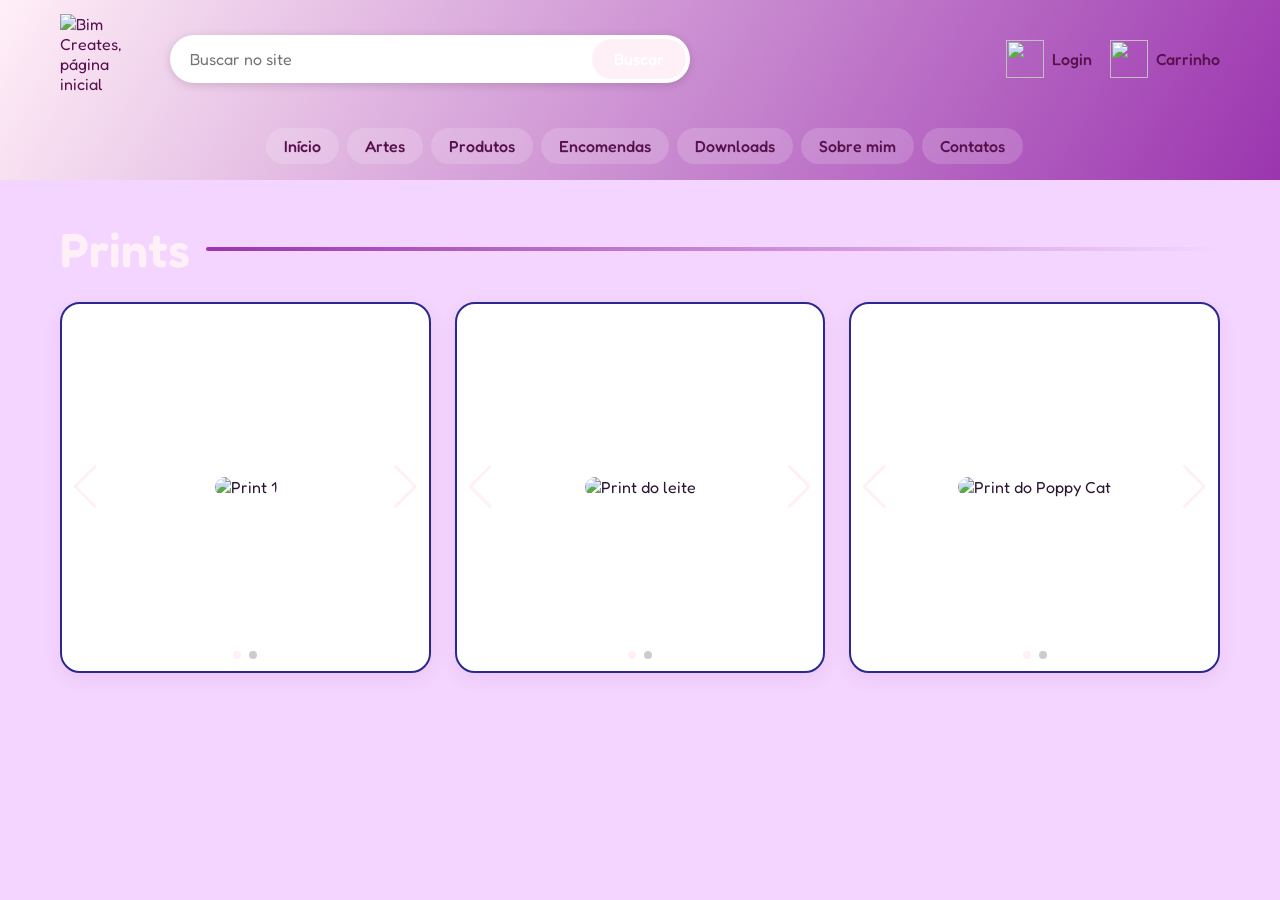
==== index.html @ 78d67f52 "Rename index.html.html to index.html" ====
<!DOCTYPE html>
<html lang="pt-BR">
<head>
  <meta charset="UTF-8">
  <meta name="viewport" content="width=device-width, initial-scale=1">
  <title>Bim Creates | Prints</title>

  <!-- Fonte e estilo do Swiper (os carrosséis precisam deste CSS) -->
  <link rel="preconnect" href="https://fonts.googleapis.com">
  <link rel="preconnect" href="https://fonts.gstatic.com" crossorigin>
  <link href="https://fonts.googleapis.com/css2?family=Fredoka:wght@400;500;600&display=swap" rel="stylesheet">
  <link rel="stylesheet" href="https://cdn.jsdelivr.net/npm/swiper@11/swiper-bundle.min.css">
  <link rel="stylesheet" href="bim inicio.css">

  <style>
    /* ========== CORES E BASE ========== */
    :root {
      --rosa: #ffeff7;
      --roxo: #9b35af;
      --fundo: #f3d5ff;
      --texto: #2a1733;
      --suave: #7a6584;
      --borda: #2a298f;
      --marca: #fff1a8;
      --hover: #593468;
    }
    * { box-sizing: border-box; }
    body {
      margin: 0;
      font-family: "Fredoka", system-ui, -apple-system, "Segoe UI", Roboto, sans-serif;
      background: var(--fundo);
      color: var(--texto);
    }
    a { color: inherit; text-decoration: none; }
    a:focus-visible, button:focus-visible, input:focus-visible {
      outline: 3px solid #ae4cbb; outline-offset: 2px;
    }

    /* ========== CABEÇALHO ========== */
    .topo {
      background: linear-gradient(120deg, var(--rosa), var(--roxo));
      color: #57124d;
      position: relative;
      z-index: 20;
    }
    .topo-conteudo {
      max-width: 1200px;
      margin: 0 auto;
      padding: 14px 20px;
      display: flex;
      align-items: center;
      gap: 20px;
    }
    .logo img { display: block; height: 90px; width: 90px; object-fit: contain; }

    .acoes { display: flex; gap: 18px; margin-left: auto; }
    .acao { display: flex; align-items: center; gap: 8px; font-weight: 500; }
    .acao img { height: 38px; width: 38px; object-fit: contain; }
    .acao:hover span { text-decoration: underline; }

    /* ========== BARRA DE BUSCA ========== */
    .busca { position: relative; flex: 1; max-width: 520px; }
    .busca-campo {
      display: flex;
      background: #fff;
      border-radius: 999px;
      padding: 4px;
      box-shadow: 0 2px 10px rgba(0, 0, 0, .15);
    }
    .busca input {
      flex: 1;
      min-width: 0;
      border: 0;
      background: transparent;
      padding: 10px 16px;
      font: inherit;
      color: var(--texto);
    }
    .busca input:focus-visible { outline: none; }
    .busca-campo:focus-within { outline: 3px solid #fff; outline-offset: 2px; }
    .busca button {
      border: 0;
      border-radius: 999px;
      padding: 0 22px;
      font: inherit;
      font-weight: 500;
      color: #fff;
      background: var(--rosa);
      cursor: pointer;
    }
    .busca button:hover { background: #8e1757; }
    .busca button:focus-visible { outline-color: var(--texto); }

    .painel {
      position: absolute;
      top: calc(100% + 8px);
      left: 0;
      right: 0;
      background: #fff;
      color: var(--texto);
      border-radius: 16px;
      box-shadow: 0 12px 30px rgba(60, 10, 70, .25);
      overflow: hidden;
    }
    .painel[hidden] { display: none; }
    .aviso { margin: 0; padding: 12px 16px; font-size: .9rem; color: var(--suave); }
    .resultados { list-style: none; margin: 0; padding: 0; max-height: 340px; overflow-y: auto; }
    .resultados li { border-top: 1px solid var(--borda); }
    .resultados a { display: block; padding: 12px 16px; }
    .resultados a:hover, .resultados a:focus { background: var(--hover); outline: none; }
    .resultados strong { display: block; font-weight: 500; }
    .resultados span { font-size: .88rem; color: var(--suave); }
    .resultados mark { background: var(--marca); color: inherit; border-radius: 3px; padding: 0 2px; }

    /* ========== MENU ========== */
    .menu {
      list-style: none;
      margin: 0;
      padding: 10px 20px 16px;
      max-width: 1200px;
      margin-inline: auto;
      display: flex;
      flex-wrap: wrap;
      justify-content: center;
      align-items: center;
      gap: 8px;
    }
    .menu a {
      display: block;
      padding: 8px 18px;
      border-radius: 999px;
      font-weight: 500;
      background: rgba(255, 255, 255, .16);
      transition: background .15s;
    }
    .menu a:hover { background: rgba(255, 255, 255, .32); }
    .menu img { height: 25px; width: auto; }

    /* ========== CONTEÚDO ========== */
    main { max-width: 1200px; margin: 0 auto; padding: 40px 20px 60px; }
    .titulo-secao {
      margin: 0 0 24px;
      font-size: clamp(2rem, 5vw, 3rem);
      font-weight: 600;
      color: var(--rosa);
      display: flex;
      align-items: center;
      gap: 16px;
    }
    .titulo-secao::after { content: ""; flex: 1; height: 4px; border-radius: 4px; background: linear-gradient(90deg, var(--roxo), transparent); }

    .carrosseis { display: grid; grid-template-columns: repeat(3, 1fr); gap: 24px; }
    .swiper {
      width: 100%;
      aspect-ratio: 1 / 1;
      background: #fff;
      border: 2px solid var(--borda);
      border-radius: 20px;
      box-shadow: 0 6px 18px rgba(172, 29, 107, .08);
      --swiper-theme-color: var(--rosa);
    }
    .swiper-slide { display: flex; align-items: center; justify-content: center; padding: 16px; }
    .swiper-slide img { max-width: 100%; max-height: 100%; object-fit: contain; border-radius: 10px; }

    /* ========== CELULAR ========== */
    @media (max-width: 900px) {
      .carrosseis { grid-template-columns: 1fr; max-width: 460px; margin: 0 auto; }
    }
    @media (max-width: 760px) {
      .topo-conteudo { flex-wrap: wrap; }
      .busca { order: 3; flex-basis: 100%; max-width: none; }
      .logo img { height: 70px; width: 70px; }
    }
    @media (prefers-reduced-motion: reduce) { .menu a { transition: none; } }
  </style>
</head>

<body>
<div class="imagemdefundo">
  <a href="bim creates logos/bacgroud.png"></a>
</div>
  <!-- ========== CABEÇALHO ========== -->
  <header class="topo">
    <div class="topo-conteudo">
      <a class="logo" href="bim inicio.html">
        <img src="bim creates logos/4 png.png" alt="Bim Creates, página inicial">
      </a>

      <!-- Busca funcional -->
      <div class="busca" role="search">
        <div class="busca-campo">
          <input type="search" id="campo-busca" placeholder="Buscar no site" aria-label="Buscar no site" autocomplete="off">
          <button type="button" id="botao-busca">Buscar</button>
        </div>
        <div class="painel" id="painel" hidden>
          <p class="aviso" id="aviso" aria-live="polite"></p>
          <ul class="resultados" id="resultados"></ul>
        </div>
      </div>

      <div class="acoes">
        <a class="acao" href="login.html">
          <img src="bim creates logos/logos/icon login.png" alt="">
          <span>Login</span>
        </a>
        <a class="acao" href="carrinho.html">
          <img src="bim creates logos/logos/icon carrinho.png" alt="">
          <span>Carrinho</span>
        </a>
      </div>
    </div>

    <!-- Menu -->
    <nav aria-label="Menu principal">
      <ul class="menu">
        <li><img src="https://em-content.zobj.net/source/animated-noto-color-emoji/461/sparkles_2728.gif" alt=""></li>
        <li><a href="bim inicio.html">Início</a></li>
        <li><a href="artes.html">Artes</a></li>
        <li><a href="Produtos.html">Produtos</a></li>
        <li><a href="Encomendas.html">Encomendas</a></li>
        <li><a href="Downloads.html">Downloads</a></li>
        <li><a href="Sobre mim.html">Sobre mim</a></li>
        <li><a href="contatos.html">Contatos</a></li>
      </ul>
    </nav>
  </header>

  <!-- ========== CONTEÚDO ========== -->
  <main>
    <h1 class="titulo-secao">Prints</h1>

    <div class="carrosseis">
      <!-- Carrossel 1 -->
      <div class="swiper carrossel-1">
        <div class="swiper-wrapper">
          <div class="swiper-slide"><img src="bim creates logos/carrocel/1.png" alt="Print 1"></div>
          <div class="swiper-slide"><img src="bim creates logos/carrocel/bode.png" alt="Print do bode"></div>
        </div>
        <div class="swiper-pagination"></div>
        <div class="swiper-button-prev"></div>
        <div class="swiper-button-next"></div>
      </div>

      <!-- Carrossel 2 -->
      <div class="swiper carrossel-2">
        <div class="swiper-wrapper">
          <div class="swiper-slide"><img src="bim creates logos/carrocel/leite.png" alt="Print do leite"></div>
          <div class="swiper-slide"><img src="bim creates logos/carrocel/noface.png" alt="Print do No-Face"></div>
        </div>
        <div class="swiper-pagination"></div>
        <div class="swiper-button-prev"></div>
        <div class="swiper-button-next"></div>
      </div>

      <!-- Carrossel 3 -->
      <div class="swiper carrossel-3">
        <div class="swiper-wrapper">
          <div class="swiper-slide"><img src="bim creates logos/carrocel/poppycat.png" alt="Print do Poppy Cat"></div>
          <div class="swiper-slide"><img src="bim creates logos/carrocel/Rafaela.png" alt="Print da Rafaela"></div>
        </div>
        <div class="swiper-pagination"></div>
        <div class="swiper-button-prev"></div>
        <div class="swiper-button-next"></div>
      </div>
    </div>
  </main>

  <!-- ========== SCRIPTS (sempre no final) ========== -->
  <script src="https://cdn.jsdelivr.net/npm/swiper@11/swiper-bundle.min.js"></script>

  <script>
    /* ---------- Carrosséis ---------- */
    function criarCarrossel(seletor) {
      return new Swiper(seletor, {
        loop: true,
        autoplay: { delay: 3000, disableOnInteraction: false },
        pagination: { el: seletor + " .swiper-pagination", clickable: true },
        navigation: {
          nextEl: seletor + " .swiper-button-next",
          prevEl: seletor + " .swiper-button-prev"
        }
      });
    }
    criarCarrossel(".carrossel-1");
    criarCarrossel(".carrossel-2");
    criarCarrossel(".carrossel-3");

    /* ---------- Busca ---------- */

    /* 1) DADOS DA BUSCA: edite e acrescente o que quiser.
          "palavras" são termos extras que também levam ao resultado. */
    const dados = [
      { titulo: "Início",      descricao: "Página inicial da Bim Creates.",          url: "bim inicio.html", palavras: "home principal" },
      { titulo: "Artes",       descricao: "Galeria com as artes e ilustrações.",     url: "artes.html",      palavras: "ilustracao desenho galeria" },
      { titulo: "Produtos",    descricao: "Veja os produtos disponíveis.",           url: "Produtos.html",   palavras: "loja comprar" },
      { titulo: "Encomendas",  descricao: "Peça uma arte ou produto personalizado.", url: "Encomendas.html", palavras: "pedido personalizado comissao" },
      { titulo: "Downloads",   descricao: "Arquivos para baixar.",                   url: "Downloads.html",  palavras: "baixar wallpaper arquivos" },
      { titulo: "Sobre mim",   descricao: "Conheça a artista por trás da marca.",    url: "Sobre mim.html",  palavras: "quem sou historia artista" },
      { titulo: "Contatos",    descricao: "Fale comigo por redes sociais ou e-mail.", url: "contatos.html",  palavras: "contato email instagram whatsapp" },
      { titulo: "Login",       descricao: "Entre na sua conta.",                     url: "login.html",      palavras: "entrar conta minha conta" },
      { titulo: "Carrinho",    descricao: "Veja os itens do seu carrinho.",          url: "carrinho.html",   palavras: "compras pedido" },
      { titulo: "Print: Bode",       descricao: "Print disponível na seção de artes.", url: "artes.html", palavras: "bode print" },
      { titulo: "Print: Leite",      descricao: "Print disponível na seção de artes.", url: "artes.html", palavras: "leite print" },
      { titulo: "Print: No-Face",    descricao: "Print disponível na seção de artes.", url: "artes.html", palavras: "noface sem rosto print" },
      { titulo: "Print: Poppy Cat",  descricao: "Print disponível na seção de artes.", url: "artes.html", palavras: "poppycat gato print" },
      { titulo: "Print: Rafaela",    descricao: "Print disponível na seção de artes.", url: "artes.html", palavras: "rafaela print" }
    ];

    /* 2) LÓGICA (não precisa mexer) */
    const campo = document.getElementById("campo-busca");
    const botao = document.getElementById("botao-busca");
    const painel = document.getElementById("painel");
    const lista = document.getElementById("resultados");
    const aviso = document.getElementById("aviso");

    function normalizar(t) {
      return t.normalize("NFD").replace(/[\u0300-\u036f]/g, "").toLowerCase();
    }
    function escapar(t) {
      const d = document.createElement("div");
      d.textContent = t;
      return d.innerHTML;
    }
    function destacar(texto, termo) {
      const i = normalizar(texto).indexOf(normalizar(termo));
      if (i === -1) return escapar(texto);
      const n = normalizar(termo).length;
      return escapar(texto.slice(0, i)) + "<mark>" + escapar(texto.slice(i, i + n)) + "</mark>" + escapar(texto.slice(i + n));
    }
    function buscarLocal(termo) {
      const t = normalizar(termo);
      return dados.filter(item =>
        normalizar(item.titulo + " " + item.descricao + " " + (item.palavras || "")).includes(t)
      );
    }

    /* Quando o banco de dados estiver pronto, use esta função no lugar de buscarLocal.
       O servidor deve devolver JSON: [{ "titulo": "", "descricao": "", "url": "" }] */
    async function buscarNoServidor(termo) {
      const r = await fetch("/api/busca?q=" + encodeURIComponent(termo));
      if (!r.ok) throw new Error("Erro na busca");
      return r.json();
    }

    function fechar() { painel.hidden = true; }

    async function pesquisar() {
      const termo = campo.value.trim();
      lista.innerHTML = "";
      if (termo.length < 2) {
        if (!termo) { fechar(); return; }
        aviso.textContent = "Digite pelo menos 2 letras.";
        painel.hidden = false;
        return;
      }
      try {
        const achados = buscarLocal(termo);   // com banco: await buscarNoServidor(termo)
        painel.hidden = false;
        if (achados.length === 0) {
          aviso.textContent = "Nada encontrado para \"" + termo + "\".";
          return;
        }
        aviso.textContent = achados.length + (achados.length === 1 ? " resultado" : " resultados");
        lista.innerHTML = achados.map(item =>
          '<li><a href="' + encodeURI(item.url) + '">' +
          "<strong>" + destacar(item.titulo, termo) + "</strong>" +
          "<span>" + escapar(item.descricao) + "</span></a></li>"
        ).join("");
      } catch (e) {
        painel.hidden = false;
        aviso.textContent = "Não foi possível buscar agora. Tente novamente.";
      }
    }

    let espera;
    campo.addEventListener("input", () => { clearTimeout(espera); espera = setTimeout(pesquisar, 200); });
    campo.addEventListener("keydown", e => {
      if (e.key === "Enter") pesquisar();
      if (e.key === "Escape") fechar();
    });
    botao.addEventListener("click", pesquisar);
    document.addEventListener("click", e => { if (!e.target.closest(".busca")) fechar(); });
  </script>
</body>
</html>
---- bim inicio.css ----
.imagemdefundo{
    image-rendering: auto;
    position: absolute;
    font-variant-position: normal;
    position: relative; z-index: 30;
}
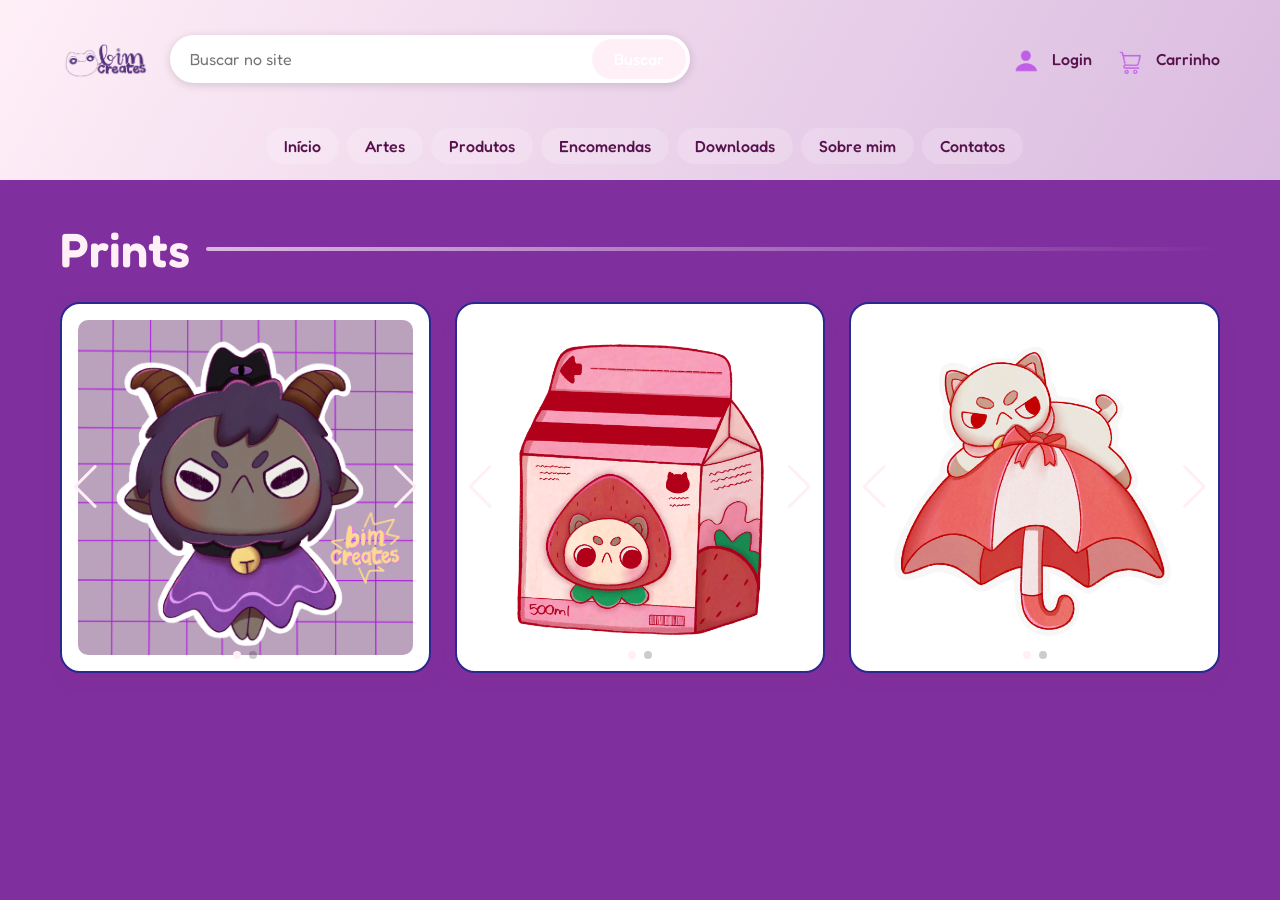
==== commit 775fc5cc: "Update index.html" ====
--- a/index.html
+++ b/index.html
@@ -16,9 +16,9 @@
     /* ========== CORES E BASE ========== */
     :root {
       --rosa: #ffeff7;
-      --roxo: #9b35af;
-      --fundo: #f3d5ff;
-      --texto: #2a1733;
+      --roxo: #dabbe0;
+      --fundo: #7f309e;
+      --texto: #5e3570;
       --suave: #7a6584;
       --borda: #2a298f;
       --marca: #fff1a8;
@@ -77,7 +77,7 @@
       color: var(--texto);
     }
     .busca input:focus-visible { outline: none; }
-    .busca-campo:focus-within { outline: 3px solid #fff; outline-offset: 2px; }
+    .busca-campo:focus-within { outline: 3px solid #c55e5e; outline-offset: 2px; }
     .busca button {
       border: 0;
       border-radius: 999px;
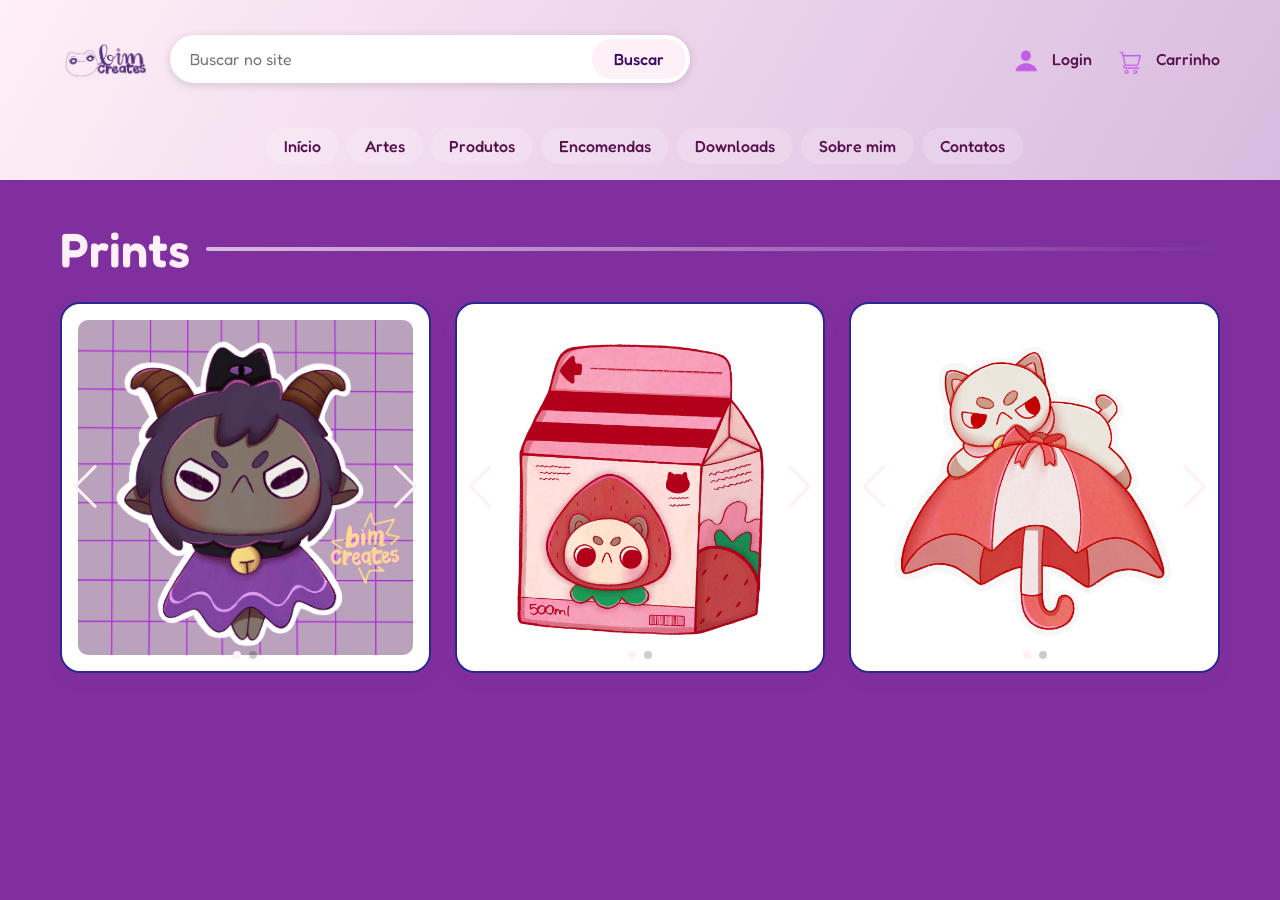
==== commit 625d682c: "Update index.html" ====
--- a/index.html
+++ b/index.html
@@ -77,14 +77,14 @@
       color: var(--texto);
     }
     .busca input:focus-visible { outline: none; }
-    .busca-campo:focus-within { outline: 3px solid #c55e5e; outline-offset: 2px; }
+    .busca-campo:focus-within { outline: 3px solid #935ec5; outline-offset: 2px; }
     .busca button {
       border: 0;
       border-radius: 999px;
       padding: 0 22px;
       font: inherit;
       font-weight: 500;
-      color: #fff;
+      color: #380864;
       background: var(--rosa);
       cursor: pointer;
     }
